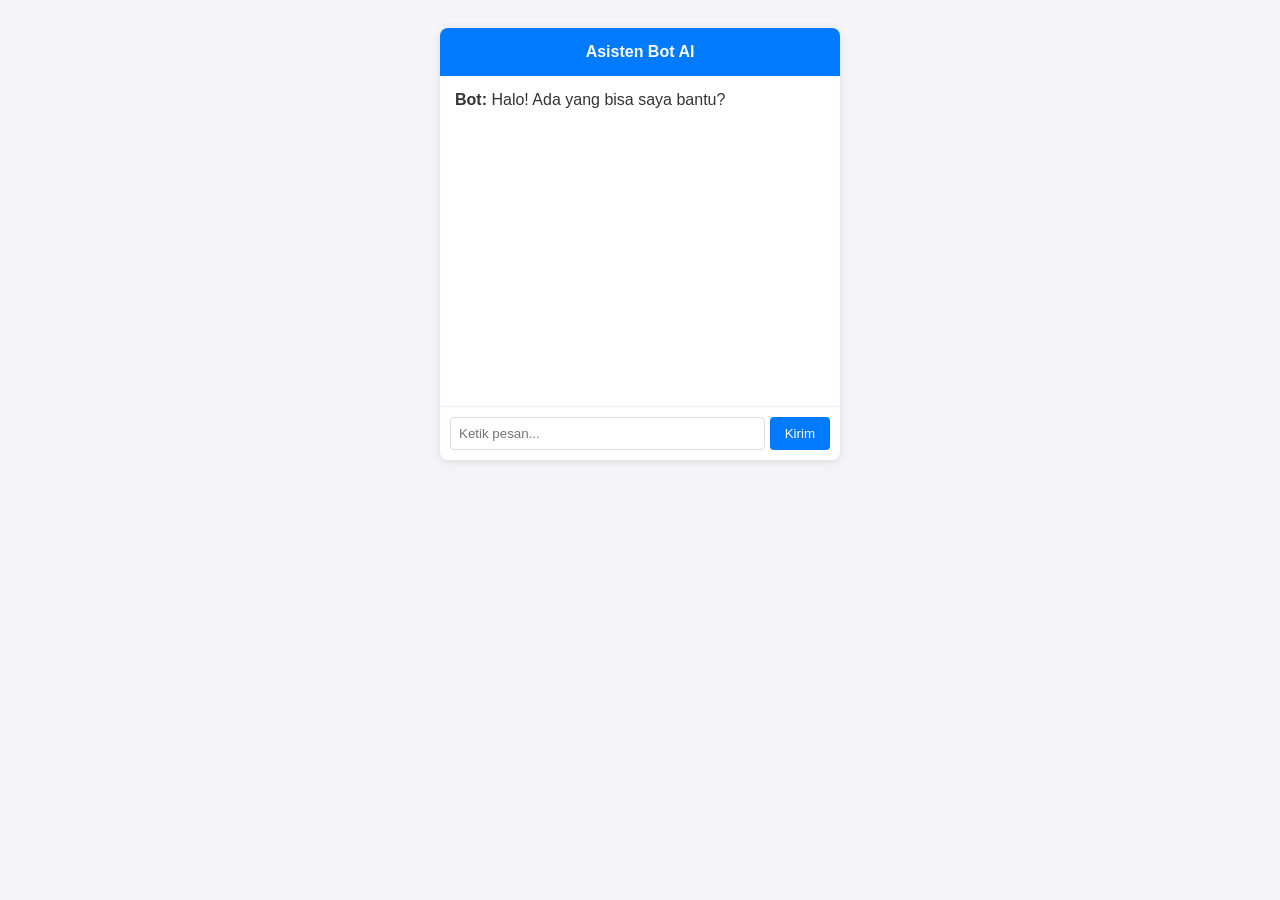
==== templates/index.html @ 66f7ef2a "Create index.html" ====
<!DOCTYPE html>
<html lang="id">
<head>
  <meta charset="UTF-8">
  <title>Bot Website Sederhana</title>
  <style>
    body { font-family: Arial, sans-serif; background: #f4f4f9; padding: 20px; }
    .chat-box { max-width: 400px; margin: 0 auto; background: white; border-radius: 8px; box-shadow: 0 2px 10px rgba(0,0,0,0.1); overflow: hidden; }
    .chat-header { background: #007bff; color: white; padding: 15px; text-align: center; font-weight: bold; }
    .chat-logs { height: 300px; padding: 15px; overflow-y: auto; border-bottom: 1px solid #eee; }
    .message { margin-bottom: 10px; }
    .user { text-align: right; color: #007bff; }
    .bot { text-align: left; color: #333; }
    .chat-input { display: flex; padding: 10px; }
    .chat-input input { flex: 1; padding: 8px; border: 1px solid #ddd; border-radius: 4px; }
    .chat-input button { padding: 8px 15px; background: #007bff; color: white; border: none; margin-left: 5px; border-radius: 4px; cursor: pointer; }
  </style>
</head>
<body>

<div class="chat-box">
  <div class="chat-header">Asisten Bot AI</div>
  <div class="chat-logs" id="chatLogs">
    <div class="message bot"><b>Bot:</b> Halo! Ada yang bisa saya bantu?</div>
  </div>
  <div class="chat-input">
    <input type="text" id="userInput" placeholder="Ketik pesan..." onkeydown="if(event.key==='Enter') kirimPesan()">
    <button onclick="kirimPesan()">Kirim</button>
  </div>
</div>

<script>
  async function kirimPesan() {
    const input = document.getElementById('userInput');
    const logs = document.getElementById('chatLogs');
    const message = input.value.trim();

    if (!message) return;

    // Tampilkan pesan pengguna di layar
    logs.innerHTML += `<div class="message user"><b>Kamu:</b> ${message}</div>`;
    input.value = '';
    logs.scrollTop = logs.scrollHeight;

    try {
      // Kirim data ke backend Python via API POST
      const response = await fetch('http://127.0.0.1:5000/chat', {
        method: 'POST',
        headers: { 'Content-Type': 'application/json' },
        body: JSON.stringify({ message: message })
      });
      
      const data = await response.json();

      // Tampilkan balasan dari backend Python/AI
      logs.innerHTML += `<div class="message bot"><b>Bot:</b> ${data.reply}</div>`;
      logs.scrollTop = logs.scrollHeight;
    } catch (error) {
      logs.innerHTML += `<div class="message bot" style="color:red;"><b>Bot:</b> Gagal terhubung ke server.</div>`;
    }
  }
</script>

</body>
</html>
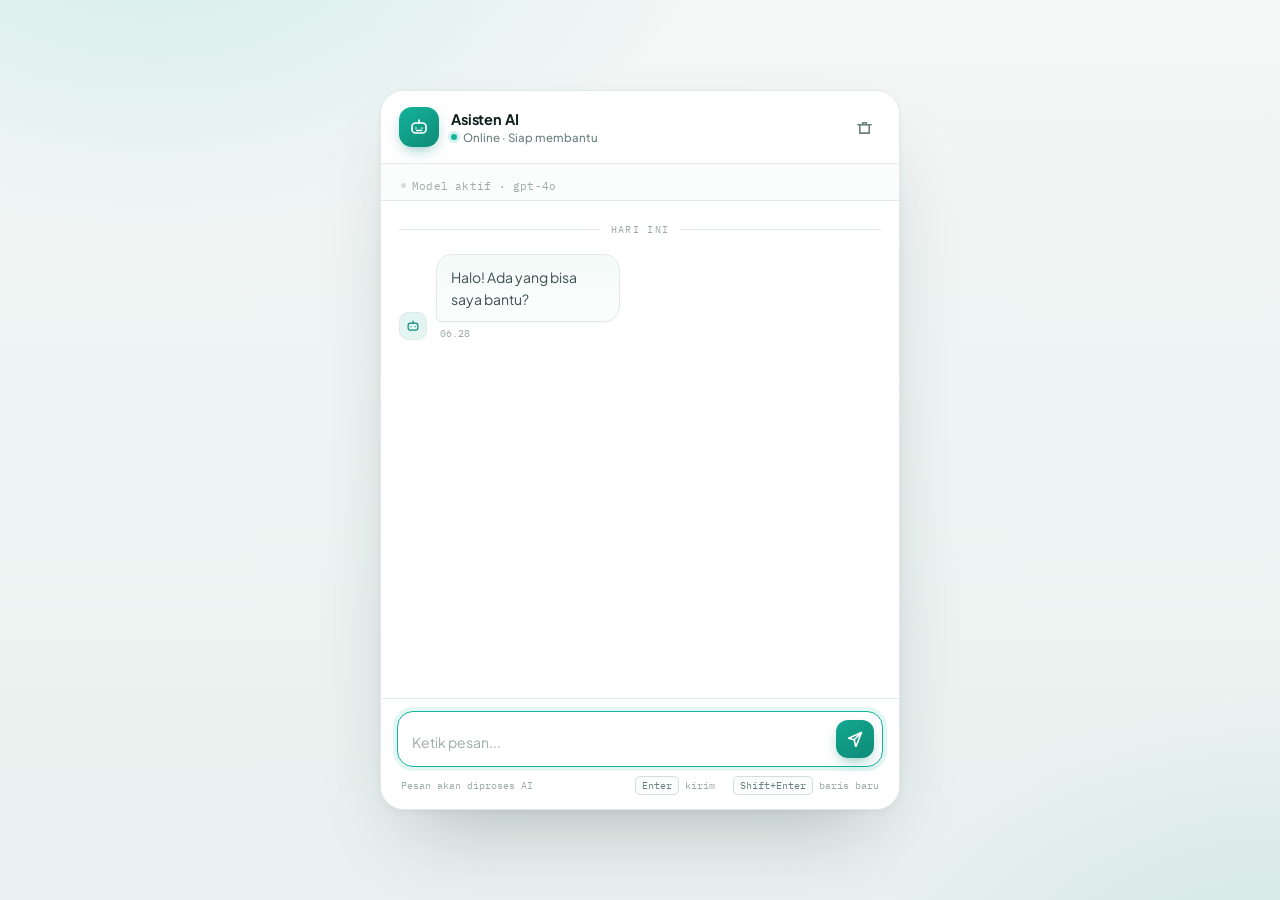
==== commit 120d8813: "Update index.html" ====
--- a/templates/index.html
+++ b/templates/index.html
@@ -1,65 +1,650 @@
+
 <!DOCTYPE html>
 <html lang="id">
 <head>
-  <meta charset="UTF-8">
-  <title>Bot Website Sederhana</title>
-  <style>
-    body { font-family: Arial, sans-serif; background: #f4f4f9; padding: 20px; }
-    .chat-box { max-width: 400px; margin: 0 auto; background: white; border-radius: 8px; box-shadow: 0 2px 10px rgba(0,0,0,0.1); overflow: hidden; }
-    .chat-header { background: #007bff; color: white; padding: 15px; text-align: center; font-weight: bold; }
-    .chat-logs { height: 300px; padding: 15px; overflow-y: auto; border-bottom: 1px solid #eee; }
-    .message { margin-bottom: 10px; }
-    .user { text-align: right; color: #007bff; }
-    .bot { text-align: left; color: #333; }
-    .chat-input { display: flex; padding: 10px; }
-    .chat-input input { flex: 1; padding: 8px; border: 1px solid #ddd; border-radius: 4px; }
-    .chat-input button { padding: 8px 15px; background: #007bff; color: white; border: none; margin-left: 5px; border-radius: 4px; cursor: pointer; }
-  </style>
+<meta charset="UTF-8">
+<meta name="viewport" content="width=device-width,initial-scale=1">
+<title>Asisten AI</title>
+<link rel="preconnect" href="https://fonts.googleapis.com">
+<link rel="preconnect" href="https://fonts.gstatic.com" crossorigin>
+<link href="https://fonts.googleapis.com/css2?family=Plus+Jakarta+Sans:wght@400;500;600;700;800&family=IBM+Plex+Mono:wght@400;500&display=swap" rel="stylesheet">
+<style>
+/* ── DESIGN TOKENS ── */
+:root{
+  --bg:        #F3F7F6;
+  --bg-2:      #E8F1EF;
+  --surface:   #FFFFFF;
+  --panel:     #FBFDFC;
+  --line:      #E2EAE8;
+  --line-2:    #D2DEDB;
+
+  --accent:    #0F8A78;
+  --accent-2:  #14B39B;
+  --accent-soft:#E3F5F1;
+
+  --ink:       #10201E;
+  --ink-2:     #3B514E;
+  --soft:      #6B807D;
+  --faint:     #9BABA8;
+
+  --user-a:    #0F8A78;
+  --user-b:    #12A88F;
+  --red:       #C2483F;
+  --red-soft:  #FCEFEE;
+
+  --sans:'Plus Jakarta Sans', system-ui, -apple-system, sans-serif;
+  --mono:'IBM Plex Mono', ui-monospace, monospace;
+
+  --sh-sm: 0 1px 2px rgba(16,32,30,.05);
+  --sh-md: 0 6px 20px -8px rgba(16,32,30,.18);
+  --sh-lg: 0 40px 80px -32px rgba(16,32,30,.28), 0 2px 8px rgba(16,32,30,.05);
+}
+
+*,*::before,*::after{margin:0;padding:0;box-sizing:border-box;}
+html,body{height:100%;overflow:hidden;}
+body{
+  font-family:var(--sans);
+  background:var(--bg);
+  color:var(--ink);
+  display:flex;align-items:center;justify-content:center;
+  min-height:100dvh;
+  -webkit-font-smoothing:antialiased;
+}
+body::before{
+  content:'';position:fixed;inset:0;pointer-events:none;
+  background:
+    radial-gradient(900px 520px at 12% -10%, rgba(20,179,155,.14) 0%, transparent 62%),
+    radial-gradient(700px 500px at 100% 110%, rgba(15,138,120,.10) 0%, transparent 60%),
+    linear-gradient(180deg, var(--bg) 0%, var(--bg-2) 100%);
+}
+
+/* ── SHELL ── */
+.chat-shell{
+  position:relative;
+  width:100%;max-width:520px;
+  height:100dvh;
+  display:flex;flex-direction:column;
+  background:var(--surface);
+  overflow:hidden;
+}
+@media (min-height:700px) and (min-width:560px){
+  .chat-shell{
+    height:720px;max-height:92vh;
+    border-radius:24px;
+    border:1px solid var(--line);
+    box-shadow:var(--sh-lg);
+  }
+}
+
+/* ── HEADER ── */
+.chat-hdr{
+  display:flex;align-items:center;gap:12px;
+  padding:16px 18px;
+  background:var(--surface);
+  border-bottom:1px solid var(--line);
+  flex-shrink:0;
+}
+.hdr-avatar{
+  width:40px;height:40px;border-radius:13px;flex-shrink:0;
+  background:linear-gradient(145deg,var(--accent-2),var(--accent));
+  display:flex;align-items:center;justify-content:center;
+  color:#fff;box-shadow:0 6px 16px -6px rgba(15,138,120,.65);
+}
+.hdr-avatar svg{width:20px;height:20px;}
+.hdr-info{flex:1;min-width:0;}
+.hdr-name{font-size:14.5px;font-weight:700;letter-spacing:-.01em;color:var(--ink);}
+.hdr-status{display:flex;align-items:center;gap:6px;margin-top:2px;font-size:11.5px;color:var(--soft);font-weight:500;}
+.status-dot{
+  width:6px;height:6px;border-radius:50%;background:var(--accent-2);
+  box-shadow:0 0 0 3px rgba(20,179,155,.18);
+  animation:pulse 2.2s ease-in-out infinite;
+}
+@keyframes pulse{0%,100%{opacity:1}50%{opacity:.45}}
+.hdr-actions{display:flex;gap:6px;}
+.hdr-btn{
+  width:34px;height:34px;border-radius:10px;
+  display:flex;align-items:center;justify-content:center;
+  color:var(--soft);cursor:pointer;transition:.16s ease;
+  border:1px solid transparent;
+}
+.hdr-btn:hover{background:var(--accent-soft);color:var(--accent);border-color:var(--line);}
+.hdr-btn svg{width:15px;height:15px;}
+
+/* ── STATUS BAR ── */
+.chat-status{
+  padding:7px 20px;flex-shrink:0;
+  background:var(--panel);
+  border-bottom:1px solid var(--line);
+}
+.cs-text{
+  font-family:var(--mono);font-size:10.5px;letter-spacing:.02em;
+  color:var(--faint);display:inline-flex;align-items:center;gap:6px;
+}
+.cs-text::before{
+  content:'';width:5px;height:5px;border-radius:50%;background:var(--line-2);
+}
+.cs-text.typing{color:var(--accent);}
+.cs-text.typing::before{background:var(--accent-2);animation:pulse 1s infinite;}
+.cs-text.error{color:var(--red);}
+.cs-text.error::before{background:var(--red);}
+
+/* ── LOG ── */
+.chat-log{
+  flex:1;overflow-y:auto;padding:20px 18px 8px;
+  display:flex;flex-direction:column;
+  scroll-behavior:smooth;
+}
+.chat-log::-webkit-scrollbar{width:6px;}
+.chat-log::-webkit-scrollbar-thumb{background:var(--line-2);border-radius:99px;}
+.chat-log::-webkit-scrollbar-track{background:transparent;}
+
+.date-divider{
+  display:flex;align-items:center;gap:12px;
+  margin:2px 0 18px;
+}
+.date-divider::before,.date-divider::after{
+  content:'';flex:1;height:1px;background:var(--line);
+}
+.date-divider span{
+  font-family:var(--mono);font-size:9.5px;letter-spacing:.14em;
+  color:var(--faint);
+}
+
+/* ── MESSAGES ── */
+.msg-row{
+  display:flex;align-items:flex-end;gap:9px;
+  margin-bottom:14px;
+  animation:msg-in .32s cubic-bezier(.22,1,.36,1) forwards;
+  opacity:0;
+}
+.msg-row.user{flex-direction:row;justify-content:flex-end;}
+@keyframes msg-in{from{opacity:0;transform:translateY(8px)}to{opacity:1;transform:none}}
+
+.msg-av{
+  width:28px;height:28px;border-radius:9px;flex-shrink:0;
+  display:flex;align-items:center;justify-content:center;
+  font-size:11px;font-weight:700;
+}
+.bot-av{background:var(--accent-soft);color:var(--accent);border:1px solid var(--line);}
+.bot-av svg{width:14px;height:14px;}
+.user-av{
+  background:linear-gradient(145deg,var(--user-b),var(--user-a));
+  color:#fff;box-shadow:0 4px 10px -4px rgba(15,138,120,.6);
+}
+
+.msg-bubble-wrap{max-width:78%;display:flex;flex-direction:column;}
+.msg-row.user .msg-bubble-wrap{align-items:flex-end;}
+
+.msg-bubble{
+  padding:11px 14px;
+  font-size:14px;line-height:1.6;
+  border-radius:16px;
+  white-space:pre-wrap;word-break:break-word;
+  letter-spacing:-.005em;
+}
+.msg-row.bot .msg-bubble{
+  background:var(--panel);
+  border:1px solid var(--line);
+  color:var(--ink-2);
+  border-bottom-left-radius:6px;
+  box-shadow:var(--sh-sm);
+}
+.msg-row.user .msg-bubble{
+  background:linear-gradient(145deg,var(--user-b),var(--user-a));
+  color:#fff;
+  border-bottom-right-radius:6px;
+  box-shadow:var(--sh-md);
+}
+.msg-time{
+  font-family:var(--mono);font-size:9.5px;color:var(--faint);
+  margin:5px 4px 0;
+}
+
+/* ── TYPING ── */
+.typing-row{
+  display:flex;align-items:flex-end;gap:9px;margin-bottom:14px;
+  animation:msg-in .25s ease forwards;opacity:0;
+}
+.typing-bubble{
+  background:var(--panel);border:1px solid var(--line);
+  border-radius:16px;border-bottom-left-radius:6px;
+  padding:13px 15px;display:flex;gap:5px;align-items:center;
+  box-shadow:var(--sh-sm);
+}
+.typing-dot{
+  width:6px;height:6px;border-radius:50%;background:var(--accent);
+  opacity:.35;animation:bounce 1.3s infinite;
+}
+.typing-dot:nth-child(2){animation-delay:.18s}
+.typing-dot:nth-child(3){animation-delay:.36s}
+@keyframes bounce{0%,60%,100%{transform:translateY(0);opacity:.3}30%{transform:translateY(-4px);opacity:1}}
+
+/* ── WELCOME ── */
+.welcome-wrap{
+  display:flex;align-items:flex-end;gap:9px;margin-bottom:14px;
+  animation:msg-in .32s ease forwards;opacity:0;
+}
+.welcome-bubble{
+  background:linear-gradient(180deg,#F4FBF9,var(--panel));
+  border:1px solid var(--line);
+  border-radius:16px;border-bottom-left-radius:6px;
+  padding:11px 14px;font-size:14px;color:var(--ink-2);
+  line-height:1.6;max-width:78%;box-shadow:var(--sh-sm);
+}
+.welcome-time{font-family:var(--mono);font-size:9.5px;color:var(--faint);margin:5px 4px 0;}
+
+/* ── ERROR ── */
+.error-bubble{
+  background:var(--red-soft);
+  border:1px solid rgba(194,72,63,.18);
+  border-radius:14px;border-bottom-left-radius:6px;
+  padding:10px 13px;font-size:13px;color:var(--red);
+  display:flex;align-items:center;gap:8px;font-weight:500;
+}
+.error-bubble svg{width:14px;height:14px;flex-shrink:0;}
+
+/* ── SCROLL BTN ── */
+.scroll-btn{
+  position:absolute;bottom:118px;right:18px;
+  width:34px;height:34px;border-radius:50%;
+  background:var(--surface);border:1px solid var(--line-2);
+  display:flex;align-items:center;justify-content:center;
+  cursor:pointer;color:var(--soft);
+  box-shadow:var(--sh-md);
+  transition:.18s ease;opacity:0;pointer-events:none;
+  transform:translateY(6px);z-index:10;
+}
+.scroll-btn.visible{opacity:1;pointer-events:auto;transform:none;}
+.scroll-btn:hover{color:var(--accent);border-color:var(--accent-2);}
+.scroll-btn svg{width:14px;height:14px;}
+
+/* ── INPUT ── */
+.chat-input-area{
+  flex-shrink:0;padding:12px 16px 14px;
+  background:var(--surface);
+  border-top:1px solid var(--line);
+}
+.input-row{
+  display:flex;align-items:flex-end;gap:9px;
+  background:var(--panel);
+  border:1px solid var(--line-2);
+  border-radius:16px;
+  padding:8px 8px 8px 14px;
+  transition:border-color .18s, box-shadow .18s, background .18s;
+}
+.input-row:focus-within{
+  background:var(--surface);
+  border-color:var(--accent-2);
+  box-shadow:0 0 0 4px rgba(20,179,155,.12);
+}
+.chat-inp{
+  flex:1;background:transparent;border:none;outline:none;
+  font-family:var(--sans);font-size:14px;color:var(--ink);
+  line-height:1.55;resize:none;min-height:24px;max-height:120px;padding:4px 0;
+}
+.chat-inp::placeholder{color:var(--faint);}
+.send-btn{
+  width:38px;height:38px;border-radius:12px;flex-shrink:0;
+  background:linear-gradient(145deg,var(--user-b),var(--user-a));
+  border:none;display:flex;align-items:center;justify-content:center;
+  cursor:pointer;transition:.18s ease;
+  box-shadow:0 6px 16px -6px rgba(15,138,120,.7);
+}
+.send-btn:hover{transform:translateY(-1px);box-shadow:0 10px 22px -8px rgba(15,138,120,.8);}
+.send-btn:active{transform:scale(.95);}
+.send-btn.disabled{opacity:.42;cursor:not-allowed;transform:none;box-shadow:none;}
+.send-btn svg{width:16px;height:16px;color:#fff;}
+
+.input-hint{
+  display:flex;align-items:center;justify-content:space-between;
+  padding:9px 4px 0;gap:8px;
+}
+.hint-text,.hint-keys{font-family:var(--mono);font-size:10px;color:var(--faint);}
+.key-badge{
+  display:inline-flex;align-items:center;
+  background:var(--panel);border:1px solid var(--line-2);
+  border-radius:5px;padding:2px 6px;font-size:9.5px;color:var(--soft);
+}
+@media (max-width:420px){.hint-text{display:none}}
+</style>
 </head>
 <body>
 
-<div class="chat-box">
-  <div class="chat-header">Asisten Bot AI</div>
-  <div class="chat-logs" id="chatLogs">
-    <div class="message bot"><b>Bot:</b> Halo! Ada yang bisa saya bantu?</div>
+<div class="chat-shell">
+
+  <!-- HEADER -->
+  <div class="chat-hdr">
+    <div class="hdr-avatar">
+      <svg viewBox="0 0 20 20" fill="none" stroke="currentColor" stroke-width="1.7" stroke-linecap="round" stroke-linejoin="round">
+        <rect x="3" y="6" width="14" height="10" rx="3.5"/>
+        <path d="M10 3v3M7 11h.01M13 11h.01M7.5 13.5h5"/>
+      </svg>
+    </div>
+    <div class="hdr-info">
+      <div class="hdr-name">Asisten AI</div>
+      <div class="hdr-status">
+        <div class="status-dot"></div>
+        <span id="hdrStatusText">Online · Siap membantu</span>
+      </div>
+    </div>
+    <div class="hdr-actions">
+      <div class="hdr-btn" title="Hapus riwayat" onclick="clearChat()">
+        <svg viewBox="0 0 16 16" fill="none" stroke="currentColor" stroke-width="1.7" stroke-linecap="round" stroke-linejoin="round">
+          <polyline points="3,5 3,14 13,14 13,5"/>
+          <line x1="1" y1="5" x2="15" y2="5"/>
+          <path d="M6 5V3h4v2"/>
+        </svg>
+      </div>
+    </div>
   </div>
-  <div class="chat-input">
-    <input type="text" id="userInput" placeholder="Ketik pesan..." onkeydown="if(event.key==='Enter') kirimPesan()">
-    <button onclick="kirimPesan()">Kirim</button>
+
+  <!-- STATUS BAR -->
+  <div class="chat-status">
+    <span class="cs-text" id="chatStatus">Model aktif · gpt-4o</span>
   </div>
+
+  <!-- CHAT LOG -->
+  <div class="chat-log" id="chatLogs">
+    <div class="date-divider"><span>HARI INI</span></div>
+    <div class="welcome-wrap">
+      <div class="msg-av bot-av">
+        <svg viewBox="0 0 20 20" fill="none" stroke="currentColor" stroke-width="1.7" stroke-linecap="round" stroke-linejoin="round">
+          <rect x="3" y="6" width="14" height="10" rx="3.5"/><path d="M10 3v3M7 11h.01M13 11h.01"/>
+        </svg>
+      </div>
+      <div class="msg-bubble-wrap">
+        <div class="welcome-bubble">Halo! Ada yang bisa saya bantu?</div>
+        <div class="welcome-time" id="welcomeTime"></div>
+      </div>
+    </div>
+  </div>
+
+  <!-- SCROLL TO BOTTOM -->
+  <div class="scroll-btn" id="scrollBtn" onclick="scrollToBottom(true)">
+    <svg viewBox="0 0 16 16" fill="none" stroke="currentColor" stroke-width="2" stroke-linecap="round" stroke-linejoin="round">
+      <polyline points="3,6 8,11 13,6"/>
+    </svg>
+  </div>
+
+  <!-- INPUT AREA -->
+  <div class="chat-input-area">
+    <div class="input-row">
+      <textarea
+        class="chat-inp"
+        id="userInput"
+        placeholder="Ketik pesan..."
+        rows="1"
+        onkeydown="handleKeydown(event)"
+        oninput="autoResize(this)"
+      ></textarea>
+      <button class="send-btn" id="sendBtn" onclick="kirimPesan()">
+        <svg viewBox="0 0 20 20" fill="none" stroke="currentColor" stroke-width="2" stroke-linecap="round" stroke-linejoin="round">
+          <line x1="18" y1="2" x2="9" y2="11"/>
+          <polygon points="18,2 11,20 9,11 2,9"/>
+        </svg>
+      </button>
+    </div>
+    <div class="input-hint">
+      <span class="hint-text">Pesan akan diproses AI</span>
+      <span class="hint-keys">
+        <span class="key-badge">Enter</span> kirim &nbsp;
+        <span class="key-badge">Shift+Enter</span> baris baru
+      </span>
+    </div>
+  </div>
+
 </div>
 
 <script>
-  async function kirimPesan() {
-    const input = document.getElementById('userInput');
-    const logs = document.getElementById('chatLogs');
-    const message = input.value.trim();
-
-    if (!message) return;
-
-    // Tampilkan pesan pengguna di layar
-    logs.innerHTML += `<div class="message user"><b>Kamu:</b> ${message}</div>`;
-    input.value = '';
-    logs.scrollTop = logs.scrollHeight;
-
-    try {
-      // Kirim data ke backend Python via API POST
-      const response = await fetch('http://127.0.0.1:5000/chat', {
-        method: 'POST',
-        headers: { 'Content-Type': 'application/json' },
-        body: JSON.stringify({ message: message })
-      });
-      
-      const data = await response.json();
-
-      // Tampilkan balasan dari backend Python/AI
-      logs.innerHTML += `<div class="message bot"><b>Bot:</b> ${data.reply}</div>`;
-      logs.scrollTop = logs.scrollHeight;
-    } catch (error) {
-      logs.innerHTML += `<div class="message bot" style="color:red;"><b>Bot:</b> Gagal terhubung ke server.</div>`;
-    }
+/* ══════════════════════════════════════════
+   UTILITIES
+══════════════════════════════════════════ */
+var BOT_ICON='<svg viewBox="0 0 20 20" fill="none" stroke="currentColor" stroke-width="1.7" stroke-linecap="round" stroke-linejoin="round"><rect x="3" y="6" width="14" height="10" rx="3.5"/><path d="M10 3v3M7 11h.01M13 11h.01"/></svg>';
+
+function nowTime(){
+  return new Date().toLocaleTimeString('id-ID',{hour:'2-digit',minute:'2-digit'});
+}
+
+function setStatus(text, cls){
+  var el=document.getElementById('chatStatus');
+  el.textContent=text;
+  el.className='cs-text'+(cls?' '+cls:'');
+  var hdr=document.getElementById('hdrStatusText');
+  if(cls==='typing') hdr.textContent='AI sedang mengetik…';
+  else if(cls==='error') hdr.textContent='Koneksi bermasalah';
+  else hdr.textContent='Online · Siap membantu';
+}
+
+function scrollToBottom(smooth){
+  var logs=document.getElementById('chatLogs');
+  logs.scrollTo({top:logs.scrollHeight,behavior:smooth?'smooth':'instant'});
+}
+
+function autoResize(el){
+  el.style.height='auto';
+  el.style.height=Math.min(el.scrollHeight,120)+'px';
+}
+
+function setSendEnabled(enabled){
+  var btn=document.getElementById('sendBtn');
+  btn.classList.toggle('disabled',!enabled);
+  btn.disabled=!enabled;
+}
+
+/* Set welcome time */
+document.getElementById('welcomeTime').textContent=nowTime();
+
+/* Scroll indicator */
+var logs=document.getElementById('chatLogs');
+logs.addEventListener('scroll',function(){
+  var scrollBtn=document.getElementById('scrollBtn');
+  var atBottom=logs.scrollHeight-logs.scrollTop-logs.clientHeight<60;
+  scrollBtn.classList.toggle('visible',!atBottom);
+},{passive:true});
+
+/* ══════════════════════════════════════════
+   APPEND MESSAGE
+══════════════════════════════════════════ */
+function appendMessage(role, text){
+  var logs=document.getElementById('chatLogs');
+
+  var row=document.createElement('div');
+  row.className='msg-row '+role;
+
+  var avEl=document.createElement('div');
+  avEl.className='msg-av '+(role==='bot'?'bot-av':'user-av');
+
+  if(role==='bot'){
+    avEl.innerHTML=BOT_ICON;
+  } else {
+    avEl.textContent='K';
   }
+
+  var wrap=document.createElement('div');
+  wrap.className='msg-bubble-wrap';
+
+  var bubble=document.createElement('div');
+  bubble.className='msg-bubble';
+  bubble.textContent=text;
+
+  var timeEl=document.createElement('div');
+  timeEl.className='msg-time';
+  timeEl.textContent=nowTime();
+
+  wrap.appendChild(bubble);
+  wrap.appendChild(timeEl);
+
+  if(role==='bot'){
+    row.appendChild(avEl);
+    row.appendChild(wrap);
+  } else {
+    row.appendChild(wrap);
+    row.appendChild(avEl);
+  }
+
+  logs.appendChild(row);
+  scrollToBottom(true);
+}
+
+/* ══════════════════════════════════════════
+   ERROR MESSAGE
+══════════════════════════════════════════ */
+function appendError(text){
+  var logs=document.getElementById('chatLogs');
+  var row=document.createElement('div');
+  row.className='msg-row bot';
+
+  var avEl=document.createElement('div');
+  avEl.className='msg-av bot-av';
+  avEl.innerHTML=BOT_ICON;
+
+  var wrap=document.createElement('div');
+  wrap.className='msg-bubble-wrap';
+
+  var errEl=document.createElement('div');
+  errEl.className='error-bubble';
+  errEl.innerHTML='<svg viewBox="0 0 16 16" fill="none" stroke="currentColor" stroke-width="1.8" stroke-linecap="round" stroke-linejoin="round"><circle cx="8" cy="8" r="6.5"/><path d="M8 5v3.5M8 11h.01"/></svg>';
+  errEl.appendChild(document.createTextNode(text));
+
+  var timeEl=document.createElement('div');
+  timeEl.className='msg-time';
+  timeEl.textContent=nowTime();
+
+  wrap.appendChild(errEl);
+  wrap.appendChild(timeEl);
+  row.appendChild(avEl);
+  row.appendChild(wrap);
+  logs.appendChild(row);
+  scrollToBottom(true);
+}
+
+/* ══════════════════════════════════════════
+   TYPING INDICATOR
+══════════════════════════════════════════ */
+var typingEl=null;
+
+function showTyping(){
+  if(typingEl)return;
+  var logs=document.getElementById('chatLogs');
+  typingEl=document.createElement('div');
+  typingEl.className='typing-row';
+
+  var avEl=document.createElement('div');
+  avEl.className='msg-av bot-av';
+  avEl.innerHTML=BOT_ICON;
+
+  var bubble=document.createElement('div');
+  bubble.className='typing-bubble';
+  bubble.innerHTML='<div class="typing-dot"></div><div class="typing-dot"></div><div class="typing-dot"></div>';
+
+  typingEl.appendChild(avEl);
+  typingEl.appendChild(bubble);
+  logs.appendChild(typingEl);
+  scrollToBottom(true);
+}
+
+function hideTyping(){
+  if(typingEl){typingEl.remove();typingEl=null;}
+}
+
+/* ══════════════════════════════════════════
+   CLEAR CHAT
+══════════════════════════════════════════ */
+function clearChat(){
+  var logs=document.getElementById('chatLogs');
+  logs.innerHTML='';
+
+  var div=document.createElement('div');
+  div.className='date-divider';
+  div.innerHTML='<span>SESI BARU</span>';
+  logs.appendChild(div);
+
+  var wrap=document.createElement('div');
+  wrap.className='welcome-wrap';
+
+  var avEl=document.createElement('div');
+  avEl.className='msg-av bot-av';
+  avEl.innerHTML=BOT_ICON;
+
+  var bWrap=document.createElement('div');
+  bWrap.className='msg-bubble-wrap';
+
+  var bBubble=document.createElement('div');
+  bBubble.className='welcome-bubble';
+  bBubble.textContent='Riwayat telah dihapus. Ada yang bisa saya bantu?';
+
+  var tEl=document.createElement('div');
+  tEl.className='welcome-time';
+  tEl.textContent=nowTime();
+
+  bWrap.appendChild(bBubble);
+  bWrap.appendChild(tEl);
+  wrap.appendChild(avEl);
+  wrap.appendChild(bWrap);
+  logs.appendChild(wrap);
+
+  setStatus('Model aktif · gpt-4o');
+}
+
+/* ══════════════════════════════════════════
+   KEYBOARD HANDLER
+══════════════════════════════════════════ */
+function handleKeydown(e){
+  if(e.key==='Enter'&&!e.shiftKey){
+    e.preventDefault();
+    kirimPesan();
+  }
+}
+
+/* ══════════════════════════════════════════
+   KIRIM PESAN  ← FUNGSI ASLI DIPERTAHANKAN
+══════════════════════════════════════════ */
+async function kirimPesan(){
+  var input=document.getElementById('userInput');
+  var message=input.value.trim();
+  if(!message)return;
+
+  // Tampilkan pesan pengguna
+  appendMessage('user',message);
+  input.value='';
+  input.style.height='auto';
+
+  // UI: loading state
+  setSendEnabled(false);
+  showTyping();
+  setStatus('AI sedang memproses…','typing');
+
+  try{
+    // Kirim ke backend Python via API POST
+    var response=await fetch('/chat',{
+      method:'POST',
+      headers:{'Content-Type':'application/json'},
+      body:JSON.stringify({message:message})
+    });
+
+    var data=await response.json();
+
+    hideTyping();
+    // Tampilkan balasan dari backend Python/AI
+    appendMessage('bot',data.reply);
+    setStatus('Model aktif · gpt-4o');
+
+  }catch(error){
+    hideTyping();
+    appendError('Gagal terhubung ke server. Periksa koneksi dan coba lagi.');
+    setStatus('Koneksi gagal','error');
+  }
+
+  setSendEnabled(true);
+  document.getElementById('userInput').focus();
+}
+
+/* ══════════════════════════════════════════
+   INIT
+══════════════════════════════════════════ */
+window.addEventListener('load',function(){
+  document.getElementById('userInput').focus();
+});
 </script>
-
 </body>
 </html>
